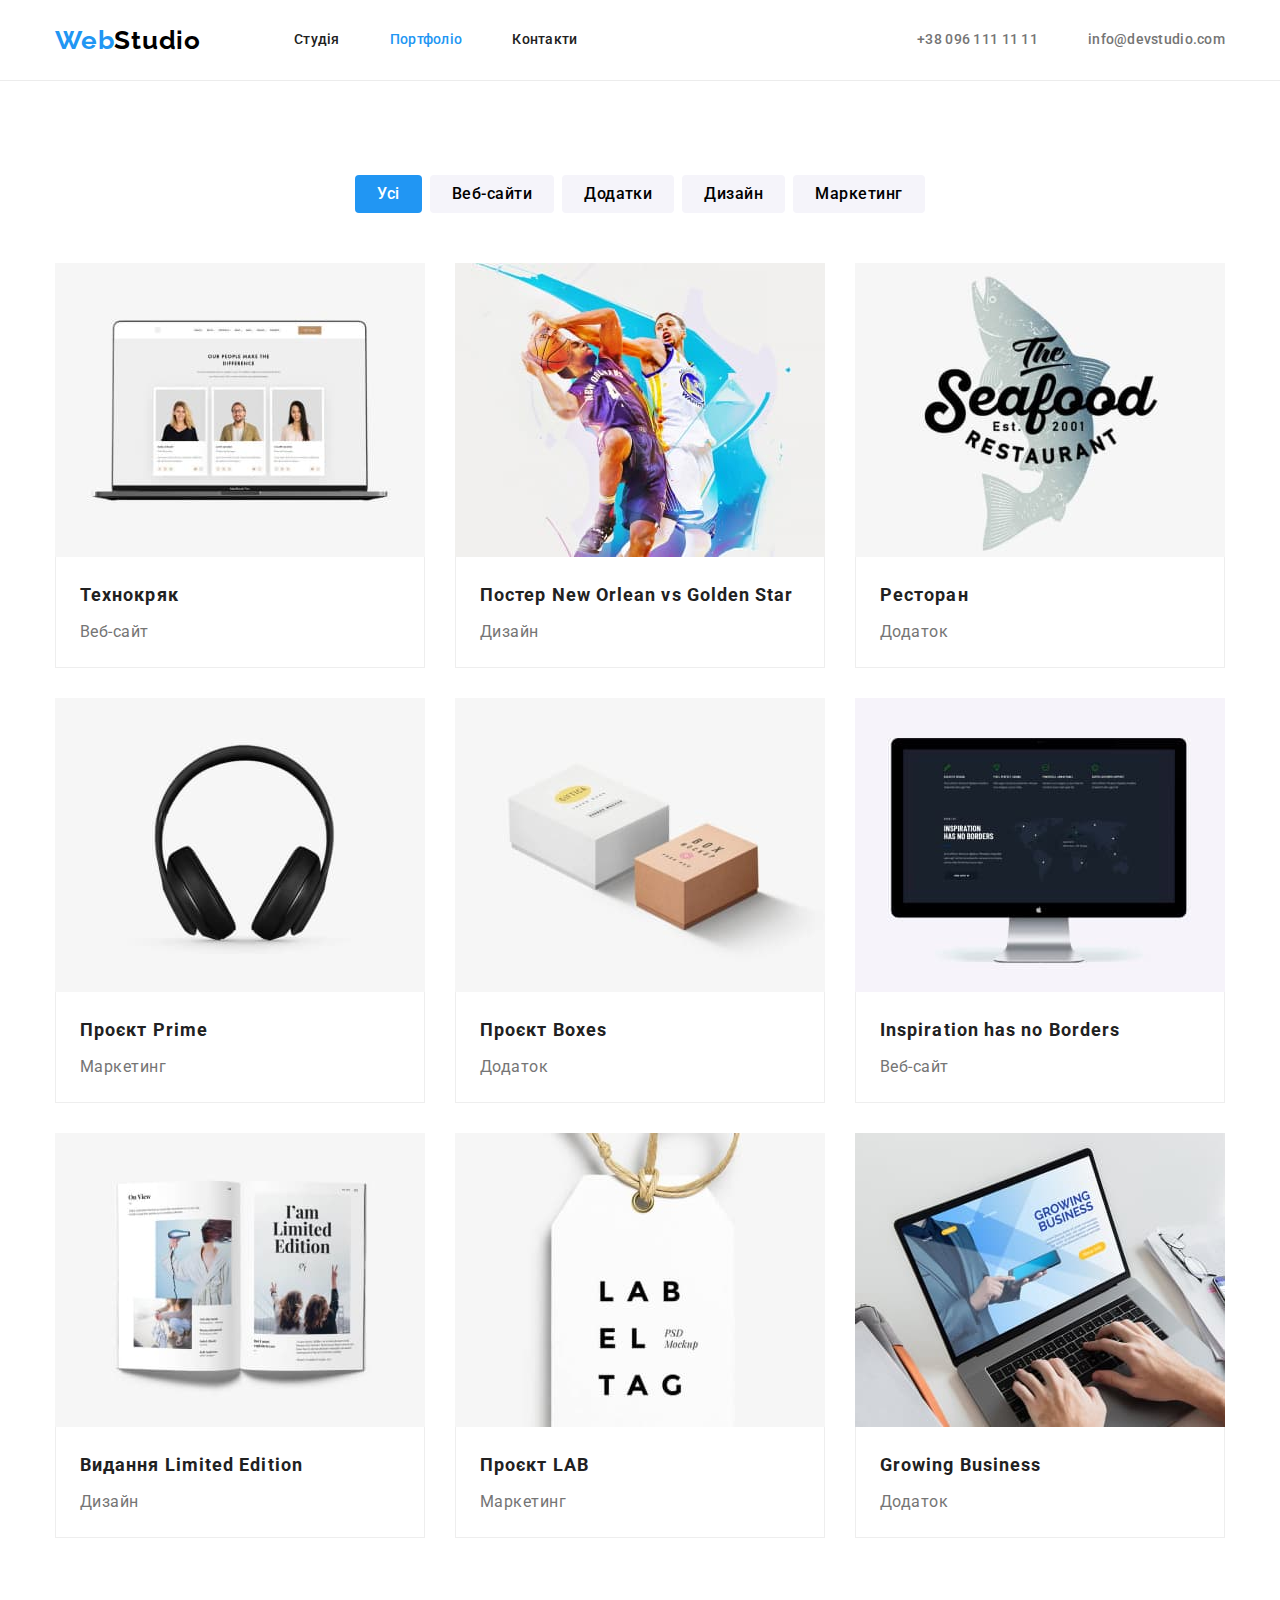
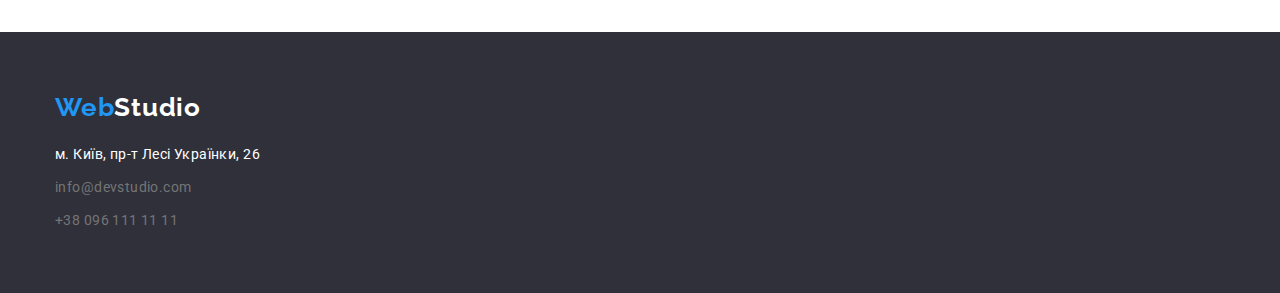
==== portfolio.html @ b843ce68 "new files" ====
<!DOCTYPE html>
<html lang="uk">
  <head>
    <meta charset="UTF-8" />
    <meta http-equiv="X-UA-Compatible" content="IE=edge" />
    <meta name="viewport" content="width=device-width, initial-scale=1.0" />
    <title>Портфоліо</title>
    <link rel="preconnect" href="https://fonts.googleapis.com" />
    <link rel="preconnect" href="https://fonts.gstatic.com" crossorigin />
    <link
      href="https://fonts.googleapis.com/css2?family=Raleway:wght@700&family=Roboto:wght@400;500;700;900&display=swap"
      rel="stylesheet"
    />
    <link rel="stylesheet" href="./modern-normalize.css" />
    <link rel="stylesheet" href="./CSS/styles.css" />
  </head>
  <body>
    <!-- header -->
    <header class="site-header">
      <div class="container main-nav">
        <nav class="nav">
          <a class="logo" href="./index.html"
            >Web<span class="logo-black">Studio</span>
          </a>
          <ul class="nav-list list">
            <li class="item">
              <a class="link" href="./index.html">Студія</a>
            </li>
            <li class="item">
              <a class="link current" href="">Портфоліо</a>
            </li>
            <li class="item">
              <a class="link" href="">Контакти</a>
            </li>
          </ul>
        </nav>
        <ul class="site-contacts list">
          <li class="item">
            <a class="link" href="tel:+380961111111">+38 096 111 11 11</a>
          </li>
          <li class="item">
            <a class="link" href="mailto:info@devstudio.com"
              >info@devstudio.com
            </a>
          </li>
        </ul>
      </div>
    </header>

    <main>
      <!-- Портфоліо -->
      <section class="portfolio container section">
        <div>
          <h2 class="section-title visually-hidden">Список кнопок-фільтрів</h2>
          <ul class="filter-list list">
            <li class="item">
              <button class="button current" type="button">Усі</button>
            </li>
            <li class="item">
              <button class="button" type="button">Веб-сайти</button>
            </li>
            <li class="item">
              <button class="button" type="button">Додатки</button>
            </li>
            <li class="item">
              <button class="button" type="button">Дизайн</button>
            </li>
            <li class="item">
              <button class="button" type="button">Маркетинг</button>
            </li>
          </ul>

          <h2 class="section-title visually-hidden">Наше портфоліо</h2>
          <ul class="list">
            <li class="card">
              <a class="link" href="#"
                ><img
                  class="portfolio-img"
                  src="./images/tehnokrjak.jpeg"
                  alt="зображення ноутбука"
                  width="370"
                />
                <div class="box">
                  <h3 class="portfolio-name">Технокряк</h3>
                  <p class="portfolio-text">Веб-сайт</p>
                </div>
              </a>
            </li>
            <li class="card">
              <a class="link" href="#">
                <img
                  class="portfolio-img"
                  src="./images/neworlean.jpeg"
                  alt="зображення двох баскетболістів що змагаются"
                  width="370"
                />
                <div class="box">
                  <h3 class="portfolio-name">
                    Постер <span lang="en">New Orlean vs Golden Star</span>
                  </h3>
                  <p class="portfolio-text">Дизайн</p>
                </div>
              </a>
            </li>
            <li class="card">
              <a class="link" href="#">
                <img
                  class="portfolio-img"
                  src="./images/seafood.jpeg"
                  alt="зображення логотипу ресторану у вигляді лосося"
                  width="370"
                />
                <div class="box">
                  <h3 class="portfolio-name">
                    Ресторан <span lang="en"></span>
                  </h3>
                  <p class="portfolio-text">Додаток</p>
                </div>
              </a>
            </li>
            <li class="card">
              <a class="link" href="#">
                <img
                  class="portfolio-img"
                  src="./images/prime.jpeg"
                  alt="зображення навушників"
                  width="370"
                />
                <div class="box">
                  <h3 class="portfolio-name">
                    Проєкт <span lang="en">Prime</span>
                  </h3>
                  <p class="portfolio-text">Маркетинг</p>
                </div>
              </a>
            </li>
            <li class="card">
              <a class="link" href="#">
                <img
                  class="portfolio-img"
                  src="./images/boxex.jpeg"
                  alt="зображення двох коробок"
                  width="370"
                />
                <div class="box">
                  <h3 class="portfolio-name">
                    Проєкт <span lang="en">Boxes</span>
                  </h3>
                  <p class="portfolio-text">Додаток</p>
                </div>
              </a>
            </li>
            <li class="card">
              <a class="link" href="#">
                <img
                  class="portfolio-img"
                  src="./images/inspiration.jpeg"
                  alt="зображення моноблока"
                  width="370"
                />
                <div class="box">
                  <h3 class="portfolio-name">Inspiration has no Borders</h3>
                  <p class="portfolio-text">Веб-сайт</p>
                </div>
              </a>
            </li>

            <li class="card">
              <a class="link" href="#">
                <img
                  class="portfolio-img"
                  src="./images/limitededitiob.jpeg"
                  alt="зображення глянцевого журналу"
                  width="370"
                />
                <div class="box">
                  <h3 class="portfolio-name">
                    Видання <span lang="en">Limited Edition</span>
                  </h3>
                  <p class="portfolio-text">Дизайн</p>
                </div>
              </a>
            </li>
            <li class="card">
              <a class="link" href="#">
                <img
                  class="portfolio-img"
                  src="./images/lab.jpeg"
                  alt="зображення ярлику з написом Lab El Tag"
                  width="370"
                />
                <div class="box">
                  <h3 class="portfolio-name">
                    Проєкт <span lang="en">LAB</span>
                  </h3>
                  <p class="portfolio-text">Маркетинг</p>
                </div>
              </a>
            </li>
            <li class="card">
              <a class="link" href="#">
                <img
                  class="portfolio-img"
                  src="./images/growingbusiness.jpeg"
                  alt="зображення людини що друкує на ноутбуці"
                  width="370"
                />
                <div class="box">
                  <h3 class="portfolio-name">Growing Business</h3>
                  <p class="portfolio-text">Додаток</p>
                </div>
              </a>
            </li>
          </ul>
        </div>
      </section>
    </main>

    <!-- Footer -->
    <footer class="footer">
      <div class="container">
        <a class="logo" href="./index.html"
          >Web<span class="logo-white">Studio</span></a
        >
        <address class="adress">
          <ul class="list">
            <li class="">
              <a
                class="adress-link margin"
                href="https://goo.gl/maps/CPtrU1FHBa2aNyZL9"
                target="_blank"
                rel="noopener noreferrer nofollow"
                >м. Київ, пр-т Лесі Українки, 26
              </a>
            </li>
            <li>
              <a class="contact-link margin" href="mailto:info@devstudio.com"
                >info@devstudio.com</a
              >
            </li>
            <li>
              <a class="contact-link" href="tel:+380961111111"
                >+38 096 111 11 11</a
              >
            </li>
          </ul>
        </address>
      </div>
    </footer>
  </body>
</html>
---- CSS/styles.css ----
:root {
  /* text/colors*/
  --primary-text-color: #757575;
  --secondary-text-color: #212121;
  --accent-color: #2196f3;
  --blue-color: #2196f3;
  --white-color: #ffffff;
  --gray-color-60: rgba(255, 255, 255, 0.6);
  --gray-color-100: #f5f4fa;
  /* background */
  --main-background-color: #ffffff;
  --secondary-background-color: #f5f4fa;
  --hero-backgroun-color: #2f303a;
  --footer-background-color: #2f303a;
  /* logo */
  --blue-logo-color: #2196f3;
  --white-logo-color: #ffffff;
  --black-logo-color: #000000;
}

*,
*::before,
*::after {
  box-sizing: border-box;
}

body {
  background-color: var(--main-background-color);
  color: var(--primary-text-color);
  font-family: Roboto, sans-serif;
}

h1,
h2,
h3,
h4,
h5,
h6,
p {
  margin-top: 0;
  padding-bottom: 0;
}

.list {
  list-style: none;
}
/* container */
.container {
  width: 1200px;
  padding: 0 15px;
  margin: 0 auto;
}

/* section */
.section {
  padding-top: 94px;
  padding-bottom: 94px;
}

.visually-hidden {
  position: absolute;
  white-space: nowrap;
  width: 1px;
  height: 1px;
  overflow: hidden;
  border: 0;
  padding: 0;
  clip: rect(0 0 0 0);
  clip-path: inset(50%);
  margin: -1px;
}

.main-nav,
.nav {
  display: flex;
  align-items: center;
}

.section-title {
  margin-bottom: 50px;
  color: var(--secondary-text-color);
  font-weight: 700;
  font-size: 36px;
  line-height: 1.17;
  text-align: center;
  letter-spacing: 0.03em;
}

.site-header {
  border-bottom: 1px solid #ececec;
}
.site-header.list {
  display: flex;
}

.site-header .container {
  align-items: center;
}

/* Logo */
.logo {
  margin-right: 93px;

  font-family: Raleway;
  font-weight: 700;
  font-size: 26px;
  line-height: 1.19;
  letter-spacing: 0.03em;
  text-decoration: none;
  color: var(--blue-logo-color);
}

.logo-black {
  color: var(--black-logo-color);
}

.logo-white {
  color: var(--white-logo-color);
}

/* site navigation */
.nav {
  margin: 0;
  padding: 0;
}

/* nav */
.nav-list {
  display: flex;
}

.nav-list .item + .item {
  margin-left: 50px;
}

/* .nav-list .item:not(:last-child) {
    margin-right: 50px;
} */

/* .site-contacts,
.nav,
.container {
    display: flex;
} */

.link {
  margin-top: auto;
  margin-bottom: auto;
  text-decoration: none;
}

.nav-list .link {
  color: var(--secondary-text-color);
}

.nav-list .link,
.site-contacts .link {
  display: block;
  padding: 32px 0;

  font-weight: 500;
  font-size: 14px;
  line-height: 1.14;
  letter-spacing: 0.02em;
}

.nav-list .link:hover,
.site-contacts .link:hover,
.nav-list .link:focus,
.site-contacts .link:focus {
  color: var(--accent-color);
}

.nav-list .link.current {
  color: var(--accent-color);
}

.site-contacts {
  display: flex;
  margin-left: auto;
}

.site-contacts .item + .item {
  margin-left: 50px;
}
/* .site-contacts .item:not(:last-child) {
    margin-right: 50px;
} */
.site-contacts .link {
  /* display: block; */
  color: var(--primary-text-color);
}

/* hero */

.hero {
  background-color: var(--hero-backgroun-color);
  text-align: center;
  padding-top: 200px;
  padding-bottom: 200px;
  text-align: center;
}

/* .hero.section {
    
} */

.hero-title {
  margin: 0 auto 30px auto;
  width: 696px;
  color: var(--white-color);
  font-weight: 900;
  font-size: 44px;
  line-height: 1.36;
  letter-spacing: 0.06em;
  text-transform: uppercase;
}

.hero .button {
  padding: 10px 32px;
  min-width: 216px;
  min-height: 50px;

  background-color: var(--blue-color);
  color: var(--white-color);
  font-family: inherit;
  border-radius: 4px;
  border-color: transparent;
  cursor: pointer;
}

.hero .button:hover,
.heto .button:focus {
  background-color: var(--main-background-color);
  color: var(--accent-color);
}
/* activity */
.activity {
  padding-top: 0px;
}

.activity .list {
  display: flex;
  justify-content: space-between;
}

.activity .img {
  display: block;
  max-width: 100%;
  height: auto;
}
/* features */
.feature-list {
  display: flex;
  justify-content: space-between;
}
.feature-item {
  width: 270px;
}

.feature-list .title {
  margin-bottom: 10px;
  font-weight: 700;
  font-size: 14px;
  line-height: 1.14;
  letter-spacing: 0.03em;
  text-transform: uppercase;

  color: var(--secondary-text-color);
}

.feature-list .text {
  font-weight: 400;
  font-size: 14px;
  line-height: 1.71;
  letter-spacing: 0.03em;
}

/* team */
.team {
  background-color: var(--secondary-background-color);
}
.team-img {
  display: block;
  max-width: 100%;
  height: auto;
}

.team-block {
  display: block;
  padding-top: 30px;
  padding-bottom: 30px;
  text-align: center;
  background-color: var(--main-background-color);
}

.team .list {
  display: flex;
  justify-content: space-between;
}

/* .team .card + .card{
    margin-left: 30px;
} */

.team-member {
  margin-bottom: 10px;
  font-weight: 500;
  font-size: 16px;
  line-height: 1.187;
  letter-spacing: 0.03em;
  color: var(--secondary-text-color);
}

.team-position {
  font-weight: 400;
  font-size: 16px;
  line-height: 1.187;
  letter-spacing: 0.03em;
}

/* сторінка портфоліо */

/* filter button list */
.filter-list {
  display: flex;
  justify-content: center;
}

.filter-list {
  margin-bottom: 50px;
}

.filter-list .item + .item {
  margin-left: 8px;
}
.filter-list .button {
  background-color: var(--secondary-background-color);
  padding-left: 22px;
  padding-right: 22px;
  padding-top: 6px;
  padding-bottom: 6px;
  border: none;
  border-radius: 4px;

  cursor: pointer;
  font-family: inherit;
  font-weight: 500;
  font-size: 16px;
  line-height: 1.62;
  text-align: center;
  letter-spacing: 0.03em;
}

.filter-list .button:hover,
.filter-list .button:focus {
  background-color: var(--accent-color);
  color: var(--white-color);
}

.filter-list .button.current {
  background-color: var(--accent-color);
  color: var(--white-color);
}

/* Портфоліо */

.portfolio .card {
  display: block;
  margin-right: 30px;
  margin-bottom: 30px;
}

.portfolio .card:nth-child(3n) {
  margin-right: 0;
}

.portfolio .card:nth-last-child(-n + 3) {
  margin-bottom: 0;
}

.portfolio .link {
  text-decoration: none;
}

.portfolio .box {
  padding-top: 20px;
  padding-right: 24px;
  padding-bottom: 20px;
  padding-left: 24px;
  border: 1px solid #eeeeee;
  border-top: none;
}

.portfolio .list {
  display: flex;
  flex-wrap: wrap;
}

.portfolio-img {
  display: block;
  max-width: 100%;
  height: auto;
}

.portfolio-name {
  margin-bottom: 4px;

  font-weight: 700;
  font-size: 18px;
  line-height: 2;
  letter-spacing: 0.06em;
  color: var(--secondary-text-color);
}

.portfolio-text {
  font-weight: 400;
  font-size: 16px;
  line-height: 1.88;
  letter-spacing: 0.03em;
  color: var(--primary-text-color);
}

.portfolio-name,
.portolio-text {
  text-decoration: none;
}

/* footer */

.footer {
  padding-top: 60px;
  padding-bottom: 60px;
  background-color: var(--footer-background-color);
}

.footer .logo {
  display: block;
  margin-bottom: 20px;
}

.margin {
  margin-bottom: 9px;
}

.adress-link,
.contact-link {
  display: block;
  font-style: normal;
  text-decoration: none;
  font-weight: 400;
  font-size: 14px;
  line-height: 1.71;
  letter-spacing: 0.03em;
}

.footer .adress-link {
  color: var(--white-color);
}
.footer .contact-link {
  color: var(--gray-color);
}

.adress-link:hover,
.contact-link:hover {
  color: var(--accent-color);
}

/* .contact:hover {
   color: var(--white-color)
} */
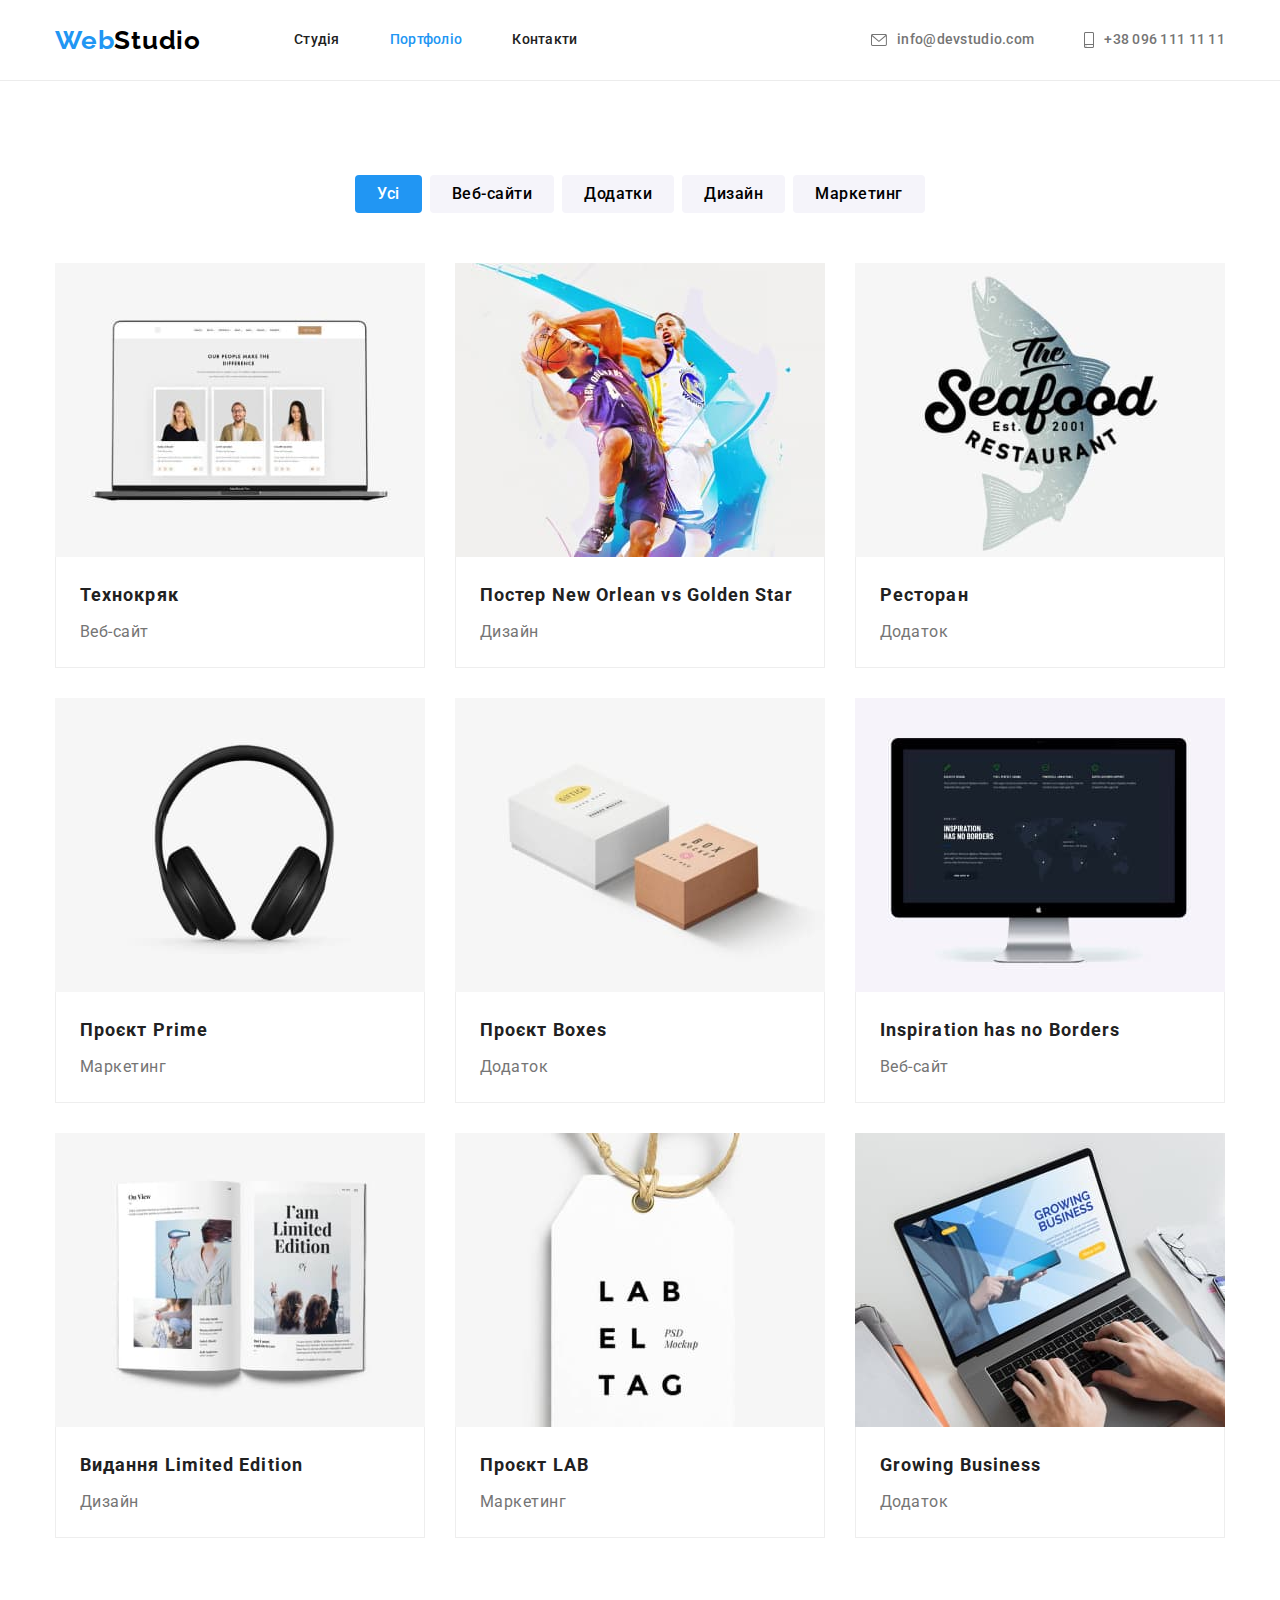
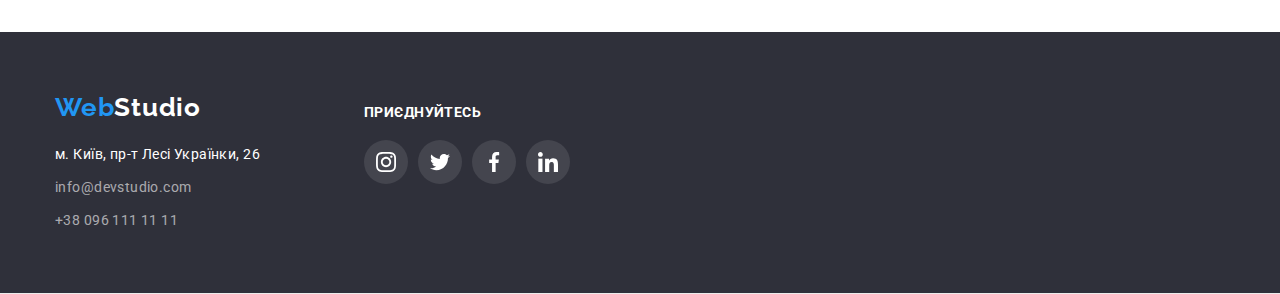
==== commit a4d2f426: "HM DONE" ====
--- a/portfolio.html
+++ b/portfolio.html
@@ -1,47 +1,57 @@
 <!DOCTYPE html>
 <html lang="uk">
-  <head>
-    <meta charset="UTF-8" />
-    <meta http-equiv="X-UA-Compatible" content="IE=edge" />
-    <meta name="viewport" content="width=device-width, initial-scale=1.0" />
-    <title>Портфоліо</title>
-    <link rel="preconnect" href="https://fonts.googleapis.com" />
-    <link rel="preconnect" href="https://fonts.gstatic.com" crossorigin />
-    <link
-      href="https://fonts.googleapis.com/css2?family=Raleway:wght@700&family=Roboto:wght@400;500;700;900&display=swap"
-      rel="stylesheet"
-    />
-    <link rel="stylesheet" href="./modern-normalize.css" />
-    <link rel="stylesheet" href="./CSS/styles.css" />
-  </head>
-  <body>
-    <!-- header -->
+
+<head>
+  <meta charset="UTF-8" />
+  <meta http-equiv="X-UA-Compatible" content="IE=edge" />
+  <meta name="viewport" content="width=device-width, initial-scale=1.0" />
+  <title>Портфоліо</title>
+  <link rel="preconnect" href="https://fonts.googleapis.com" />
+  <link rel="preconnect" href="https://fonts.gstatic.com" crossorigin />
+  <link href="https://fonts.googleapis.com/css2?family=Raleway:wght@700&family=Roboto:wght@400;500;700;900&display=swap"
+    rel="stylesheet" />
+  <link rel="stylesheet" href="./modern-normalize.css" />
+  <link rel="stylesheet" href="./CSS/styles.css" />
+</head>
+
+<body>
+  <!-- header -->
+  <header class="site-header">
     <header class="site-header">
       <div class="container main-nav">
         <nav class="nav">
-          <a class="logo" href="./index.html"
-            >Web<span class="logo-black">Studio</span>
+          <a class="logo" href="./index.html">Web<span class="logo-black">Studio</span>
           </a>
           <ul class="nav-list list">
             <li class="item">
               <a class="link" href="./index.html">Студія</a>
             </li>
             <li class="item">
-              <a class="link current" href="">Портфоліо</a>
+              <a class="link current" href="./portfolio.html">Портфоліо</a>
             </li>
             <li class="item">
               <a class="link" href="">Контакти</a>
             </li>
           </ul>
         </nav>
+
         <ul class="site-contacts list">
           <li class="item">
-            <a class="link" href="tel:+380961111111">+38 096 111 11 11</a>
+            <a class="link email" href="mailto:info@devstudio.com">
+              <svg class="mail-icon" width="16" height="12px">
+                <use href="./images/icons/icons.svg#icon-mail"></use>
+
+              </svg>
+              info@devstudio.com
+            </a>
           </li>
-          <li class="item">
-            <a class="link" href="mailto:info@devstudio.com"
-              >info@devstudio.com
-            </a>
+
+          <li class=" item">
+            <a class="link tell" href="tel:+380961111111">
+              <svg class="mail-icon" width="10" height="16">
+                <use href="./images/icons/icons.svg#icon-smartphone"></use>
+              </svg>+38 096 111 11 11 </a>
+
           </li>
         </ul>
       </div>
@@ -49,8 +59,8 @@
 
     <main>
       <!-- Портфоліо -->
-      <section class="portfolio container section">
-        <div>
+      <section class="portfolio section">
+        <div class="container">
           <h2 class="section-title visually-hidden">Список кнопок-фільтрів</h2>
           <ul class="filter-list list">
             <li class="item">
@@ -73,13 +83,8 @@
           <h2 class="section-title visually-hidden">Наше портфоліо</h2>
           <ul class="list">
             <li class="card">
-              <a class="link" href="#"
-                ><img
-                  class="portfolio-img"
-                  src="./images/tehnokrjak.jpeg"
-                  alt="зображення ноутбука"
-                  width="370"
-                />
+              <a class="portfolio link" href="#"><img class="portfolio-img" src="./images/tehnokrjak.jpeg"
+                  alt="зображення ноутбука" width="370" />
                 <div class="box">
                   <h3 class="portfolio-name">Технокряк</h3>
                   <p class="portfolio-text">Веб-сайт</p>
@@ -88,12 +93,8 @@
             </li>
             <li class="card">
               <a class="link" href="#">
-                <img
-                  class="portfolio-img"
-                  src="./images/neworlean.jpeg"
-                  alt="зображення двох баскетболістів що змагаются"
-                  width="370"
-                />
+                <img class="portfolio-img" src="./images/neworlean.jpeg"
+                  alt="зображення двох баскетболістів що змагаются" width="370" />
                 <div class="box">
                   <h3 class="portfolio-name">
                     Постер <span lang="en">New Orlean vs Golden Star</span>
@@ -104,12 +105,8 @@
             </li>
             <li class="card">
               <a class="link" href="#">
-                <img
-                  class="portfolio-img"
-                  src="./images/seafood.jpeg"
-                  alt="зображення логотипу ресторану у вигляді лосося"
-                  width="370"
-                />
+                <img class="portfolio-img" src="./images/seafood.jpeg"
+                  alt="зображення логотипу ресторану у вигляді лосося" width="370" />
                 <div class="box">
                   <h3 class="portfolio-name">
                     Ресторан <span lang="en"></span>
@@ -120,12 +117,7 @@
             </li>
             <li class="card">
               <a class="link" href="#">
-                <img
-                  class="portfolio-img"
-                  src="./images/prime.jpeg"
-                  alt="зображення навушників"
-                  width="370"
-                />
+                <img class="portfolio-img" src="./images/prime.jpeg" alt="зображення навушників" width="370" />
                 <div class="box">
                   <h3 class="portfolio-name">
                     Проєкт <span lang="en">Prime</span>
@@ -136,12 +128,7 @@
             </li>
             <li class="card">
               <a class="link" href="#">
-                <img
-                  class="portfolio-img"
-                  src="./images/boxex.jpeg"
-                  alt="зображення двох коробок"
-                  width="370"
-                />
+                <img class="portfolio-img" src="./images/boxex.jpeg" alt="зображення двох коробок" width="370" />
                 <div class="box">
                   <h3 class="portfolio-name">
                     Проєкт <span lang="en">Boxes</span>
@@ -152,12 +139,7 @@
             </li>
             <li class="card">
               <a class="link" href="#">
-                <img
-                  class="portfolio-img"
-                  src="./images/inspiration.jpeg"
-                  alt="зображення моноблока"
-                  width="370"
-                />
+                <img class="portfolio-img" src="./images/inspiration.jpeg" alt="зображення моноблока" width="370" />
                 <div class="box">
                   <h3 class="portfolio-name">Inspiration has no Borders</h3>
                   <p class="portfolio-text">Веб-сайт</p>
@@ -167,12 +149,8 @@
 
             <li class="card">
               <a class="link" href="#">
-                <img
-                  class="portfolio-img"
-                  src="./images/limitededitiob.jpeg"
-                  alt="зображення глянцевого журналу"
-                  width="370"
-                />
+                <img class="portfolio-img" src="./images/limitededitiob.jpeg" alt="зображення глянцевого журналу"
+                  width="370" />
                 <div class="box">
                   <h3 class="portfolio-name">
                     Видання <span lang="en">Limited Edition</span>
@@ -183,12 +161,8 @@
             </li>
             <li class="card">
               <a class="link" href="#">
-                <img
-                  class="portfolio-img"
-                  src="./images/lab.jpeg"
-                  alt="зображення ярлику з написом Lab El Tag"
-                  width="370"
-                />
+                <img class="portfolio-img" src="./images/lab.jpeg" alt="зображення ярлику з написом Lab El Tag"
+                  width="370" />
                 <div class="box">
                   <h3 class="portfolio-name">
                     Проєкт <span lang="en">LAB</span>
@@ -199,12 +173,8 @@
             </li>
             <li class="card">
               <a class="link" href="#">
-                <img
-                  class="portfolio-img"
-                  src="./images/growingbusiness.jpeg"
-                  alt="зображення людини що друкує на ноутбуці"
-                  width="370"
-                />
+                <img class="portfolio-img" src="./images/growingbusiness.jpeg"
+                  alt="зображення людини що друкує на ноутбуці" width="370" />
                 <div class="box">
                   <h3 class="portfolio-name">Growing Business</h3>
                   <p class="portfolio-text">Додаток</p>
@@ -217,35 +187,58 @@
     </main>
 
     <!-- Footer -->
+    <!-- Footer adress -->
     <footer class="footer">
       <div class="container">
-        <a class="logo" href="./index.html"
-          >Web<span class="logo-white">Studio</span></a
-        >
-        <address class="adress">
+        <div class="footer-adress">
+          <a class="logo" href="./index.html">Web<span class="logo-white">Studio</span></a>
+          <address class="adress">
+            <ul class="list">
+              <li class="margin">
+                <a class="adress-link" href="https://goo.gl/maps/CPtrU1FHBa2aNyZL9" target="_blank"
+                  rel="noopener noreferrer nofollow">м. Київ, пр-т Лесі Українки, 26
+                </a>
+              </li>
+              <li class="margin">
+                <a class="contact-link" href="mailto:info@devstudio.com">info@devstudio.com</a>
+              </li>
+              <li>
+                <a class="contact-link" href="tel:+380961111111">+38 096 111 11 11</a>
+              </li>
+            </ul>
+          </address>
+        </div>
+        <!-- Footer social link -->
+        <div class="footer-social">
+          <h2 class="title">Приєднуйтесь</h2>
+
           <ul class="list">
-            <li class="">
-              <a
-                class="adress-link margin"
-                href="https://goo.gl/maps/CPtrU1FHBa2aNyZL9"
-                target="_blank"
-                rel="noopener noreferrer nofollow"
-                >м. Київ, пр-т Лесі Українки, 26
-              </a>
-            </li>
-            <li>
-              <a class="contact-link margin" href="mailto:info@devstudio.com"
-                >info@devstudio.com</a
-              >
-            </li>
-            <li>
-              <a class="contact-link" href="tel:+380961111111"
-                >+38 096 111 11 11</a
-              >
-            </li>
-          </ul>
-        </address>
+            <li class="item">
+              <a class="link" href="">
+                <svg class="icon" width="20" height="20">
+                  <use href="./images/icons/icons.svg#icon-instagram"></use>
+                </svg></a>
+            </li>
+            <li class="item"><a class="link twitter" href="">
+                <svg class="icon" width="20" height="20">
+                  <use href="./images/icons/icons.svg#icon-twitter"></use>
+                </svg>
+              </a></li>
+            <li class="item">
+              <a class="link facebook" href="">
+                <svg class="icon" width="20" height="20">
+                  <use href="./images/icons/icons.svg#icon-facebook"></use>
+                </svg>
+              </a>
+            </li>
+            <li class="item"><a class="link linkedin" href=""><svg class="icon" width="20" height="20">
+                  <use href="./images/icons/icons.svg#icon-linkedin"></use>
+                </svg></a></li>
+          </ul>
+
+        </div>
       </div>
     </footer>
-  </body>
-</html>
+</body>
+
+</html>--- a/CSS/styles.css
+++ b/CSS/styles.css
@@ -16,12 +16,18 @@
   --blue-logo-color: #2196f3;
   --white-logo-color: #ffffff;
   --black-logo-color: #000000;
+  /* icons color */
+  --icon-gray-color: #afb1b8;
 }
 
 *,
 *::before,
 *::after {
   box-sizing: border-box;
+}
+
+*:focus {
+  outline: none;
 }
 
 body {
@@ -89,12 +95,9 @@
 .site-header {
   border-bottom: 1px solid #ececec;
 }
+
 .site-header.list {
   display: flex;
-}
-
-.site-header .container {
-  align-items: center;
 }
 
 /* Logo */
@@ -177,33 +180,77 @@
 
 .site-contacts {
   display: flex;
+  align-items: center;
   margin-left: auto;
 }
 
+.site-contacts .link {
+  display: inline-flex;
+  align-items: center;
+  color: var(--primary-text-color);
+  fill: red;
+}
 .site-contacts .item + .item {
   margin-left: 50px;
 }
+
+.icon {
+  display: block;
+}
+
+/* 
+.phone-icon {
+  display: flex;
+  width: 16px;
+  height: 12px;
+  background-color: red;
+  fill: currentColor;
+  margin-right: 10px;
+} */
+
+.mail {
+  display: block;
+}
+
 /* .site-contacts .item:not(:last-child) {
     margin-right: 50px;
 } */
-.site-contacts .link {
-  /* display: block; */
-  color: var(--primary-text-color);
-}
-
+
+/* .link.email::before,
+.link.tell::before {
+  content: "";
+  margin-right: 10px;
+  background-size: contain;
+}
+.link.email::before {
+  width: 16px;
+  height: 12px;
+  background-image: url(../images/SVG/mail.svg);
+}
+
+.link.tell::before {
+  width: 10px;
+  height: 16px;
+  background-image: url(../images/SVG/smartphone.svg);
+} */
 /* hero */
 
 .hero {
-  background-color: var(--hero-backgroun-color);
   text-align: center;
   padding-top: 200px;
   padding-bottom: 200px;
   text-align: center;
-}
-
-/* .hero.section {
-    
-} */
+  width: 1600px;
+  height: 600px;
+  margin-right: auto;
+  margin-left: auto;
+  background-color: var(--hero-backgroun-color);
+  background-image: linear-gradient(
+      rgba(47, 48, 58, 0.4),
+      rgba(47, 48, 58, 0.4)
+    ),
+    url("../images/hero.jpeg");
+}
 
 .hero-title {
   margin: 0 auto 30px auto;
@@ -234,29 +281,60 @@
   background-color: var(--main-background-color);
   color: var(--accent-color);
 }
-/* activity */
-.activity {
-  padding-top: 0px;
-}
-
-.activity .list {
+
+.feature-list {
   display: flex;
   justify-content: space-between;
 }
 
-.activity .img {
-  display: block;
-  max-width: 100%;
-  height: auto;
-}
 /* features */
-.feature-list {
-  display: flex;
-  justify-content: space-between;
-}
+
 .feature-item {
   width: 270px;
 }
+
+.icon-block {
+  display: flex;
+  height: 120px;
+  margin-bottom: 30px;
+  align-items: center;
+  background-color: var(--secondary-background-color);
+}
+
+.icon {
+  display: block;
+  margin: 0 auto;
+}
+
+.mail-icon {
+  fill: currentColor;
+  margin-right: 10px;
+}
+/* .feature-item::before {
+  display: block;
+  content: "";
+  margin-bottom: 30px;
+  height: 120px;
+  background-color: var(--secondary-background-color);
+  background-repeat: no-repeat;
+  background-position: center;
+} */
+
+/* .feature-item.antenna::before {
+  background-image: url(../images/SVG/antenna.svg);
+}
+
+.feature-item.clock::before {
+  background-image: url(../images/SVG/clock.svg);
+}
+
+.feature-item.diagram::before {
+  background-image: url(../images/SVG/diagram.svg);
+}
+
+.feature-item.astronaut::before {
+  background-image: url(../images/SVG/astronaut.svg);
+} */
 
 .feature-list .title {
   margin-bottom: 10px;
@@ -276,10 +354,33 @@
   letter-spacing: 0.03em;
 }
 
+/* activity */
+.activity {
+  padding-top: 0px;
+}
+
+.activity .list {
+  display: flex;
+  justify-content: space-between;
+}
+
+.activity .img {
+  display: block;
+  max-width: 100%;
+  height: auto;
+}
+
 /* team */
 .team {
   background-color: var(--secondary-background-color);
 }
+
+.team .card {
+  background-color: var(--main-background-color);
+  box-shadow: 0px 1px 3px rgba(0, 0, 0, 0.12), 0px 1px 1px rgba(0, 0, 0, 0.14),
+    0px 2px 1px rgba(0, 0, 0, 0.2);
+  border-radius: 0px 0px 4px 4px;
+}
 .team-img {
   display: block;
   max-width: 100%;
@@ -291,7 +392,6 @@
   padding-top: 30px;
   padding-bottom: 30px;
   text-align: center;
-  background-color: var(--main-background-color);
 }
 
 .team .list {
@@ -313,13 +413,89 @@
 }
 
 .team-position {
+  margin-bottom: 16px;
   font-weight: 400;
   font-size: 16px;
   line-height: 1.187;
   letter-spacing: 0.03em;
 }
 
-/* сторінка портфоліо */
+.team-block .list {
+  display: inline-flex;
+}
+
+.team-block .link {
+  /* display: block; */
+  width: 44px;
+  height: 44px;
+  /* background-color: red; */
+  align-items: center;
+  /* background-repeat: no-repeat;
+  background-position: center; */
+  border: 1px solid red;
+  border-radius: 50%;
+}
+
+.team-block .item:not(:last-child) {
+  margin-right: 10px;
+}
+
+.team .link {
+  display: flex;
+  border: none;
+  text-decoration: none;
+  color: var(--icon-gray-color);
+  /* fill: var(--icon-gray-color); */
+  align-content: center;
+}
+
+.team .link:hover,
+.team .link:focus {
+  color: var(--white-color);
+  /* fill: var(--white-color); */
+  background-color: var(--accent-color);
+}
+
+.team .icon {
+  display: block;
+  fill: currentColor;
+}
+
+/* clients */
+
+.clients .list {
+  display: flex;
+  justify-content: space-between;
+}
+
+.clients .item {
+  display: flex;
+}
+
+.clients .link {
+  display: flex;
+  align-items: center;
+  justify-content: center;
+  width: 170px;
+  height: 92px;
+  border: 1px solid var(--icon-gray-color);
+
+  fill: var(--icon-gray-color);
+  border-radius: 4px;
+}
+
+.clients .link:hover,
+.clients .link:focus {
+  border-color: var(--accent-color);
+  fill: var(--accent-color);
+}
+
+.clients .icon {
+  display: block;
+  color: currentColor;
+}
+
+/* Портфоліо */
 
 /* filter button list */
 .filter-list {
@@ -356,6 +532,8 @@
 .filter-list .button:focus {
   background-color: var(--accent-color);
   color: var(--white-color);
+  box-shadow: 0px 3px 1px rgba(0, 0, 0, 0.1), 0px 1px 2px rgba(0, 0, 0, 0.08),
+    0px 2px 2px rgba(0, 0, 0, 0.12);
 }
 
 .filter-list .button.current {
@@ -363,8 +541,6 @@
   color: var(--white-color);
 }
 
-/* Портфоліо */
-
 .portfolio .card {
   display: block;
   margin-right: 30px;
@@ -381,6 +557,12 @@
 
 .portfolio .link {
   text-decoration: none;
+}
+
+.portfolio .card:hover,
+.portfolio .card:focus {
+  box-shadow: 0px 1px 1px rgba(0, 0, 0, 0.12), 0px 4px 4px rgba(0, 0, 0, 0.06),
+    1px 4px 6px rgba(0, 0, 0, 0.16);
 }
 
 .portfolio .box {
@@ -434,6 +616,14 @@
   background-color: var(--footer-background-color);
 }
 
+.footer .container {
+  display: flex;
+}
+
+.footer-adress {
+  margin-right: 70px;
+}
+
 .footer .logo {
   display: block;
   margin-bottom: 20px;
@@ -458,14 +648,57 @@
   color: var(--white-color);
 }
 .footer .contact-link {
-  color: var(--gray-color);
+  color: var(--gray-color-60);
 }
 
 .adress-link:hover,
-.contact-link:hover {
+.contact-link:hover,
+.adress-link:focus,
+.contact-link:focus {
   color: var(--accent-color);
 }
 
 /* .contact:hover {
    color: var(--white-color)
 } */
+.footer-social {
+  display: block;
+  padding-top: 12px;
+}
+
+.footer-social .title {
+  margin-bottom: 20px;
+
+  font-weight: 700;
+  font-size: 14px;
+  line-height: 16px;
+  letter-spacing: 0.03em;
+  text-transform: uppercase;
+  color: var(--white-color);
+}
+
+.footer-social .list {
+  display: flex;
+}
+
+.footer-social .item.item:not(:last-child) {
+  margin-right: 10px;
+}
+
+.footer-social .link {
+  display: flex;
+  width: 44px;
+  height: 44px;
+  align-items: center;
+  background-color: rgba(255, 255, 255, 0.1);
+  border-radius: 50%;
+  fill: var(--white-color);
+  /* border: 1px solid red;
+  border-radius: 50%; */
+}
+
+.footer-social .link:hover,
+.footer-social .link:focus {
+  outline: none;
+  background-color: var(--accent-color);
+}
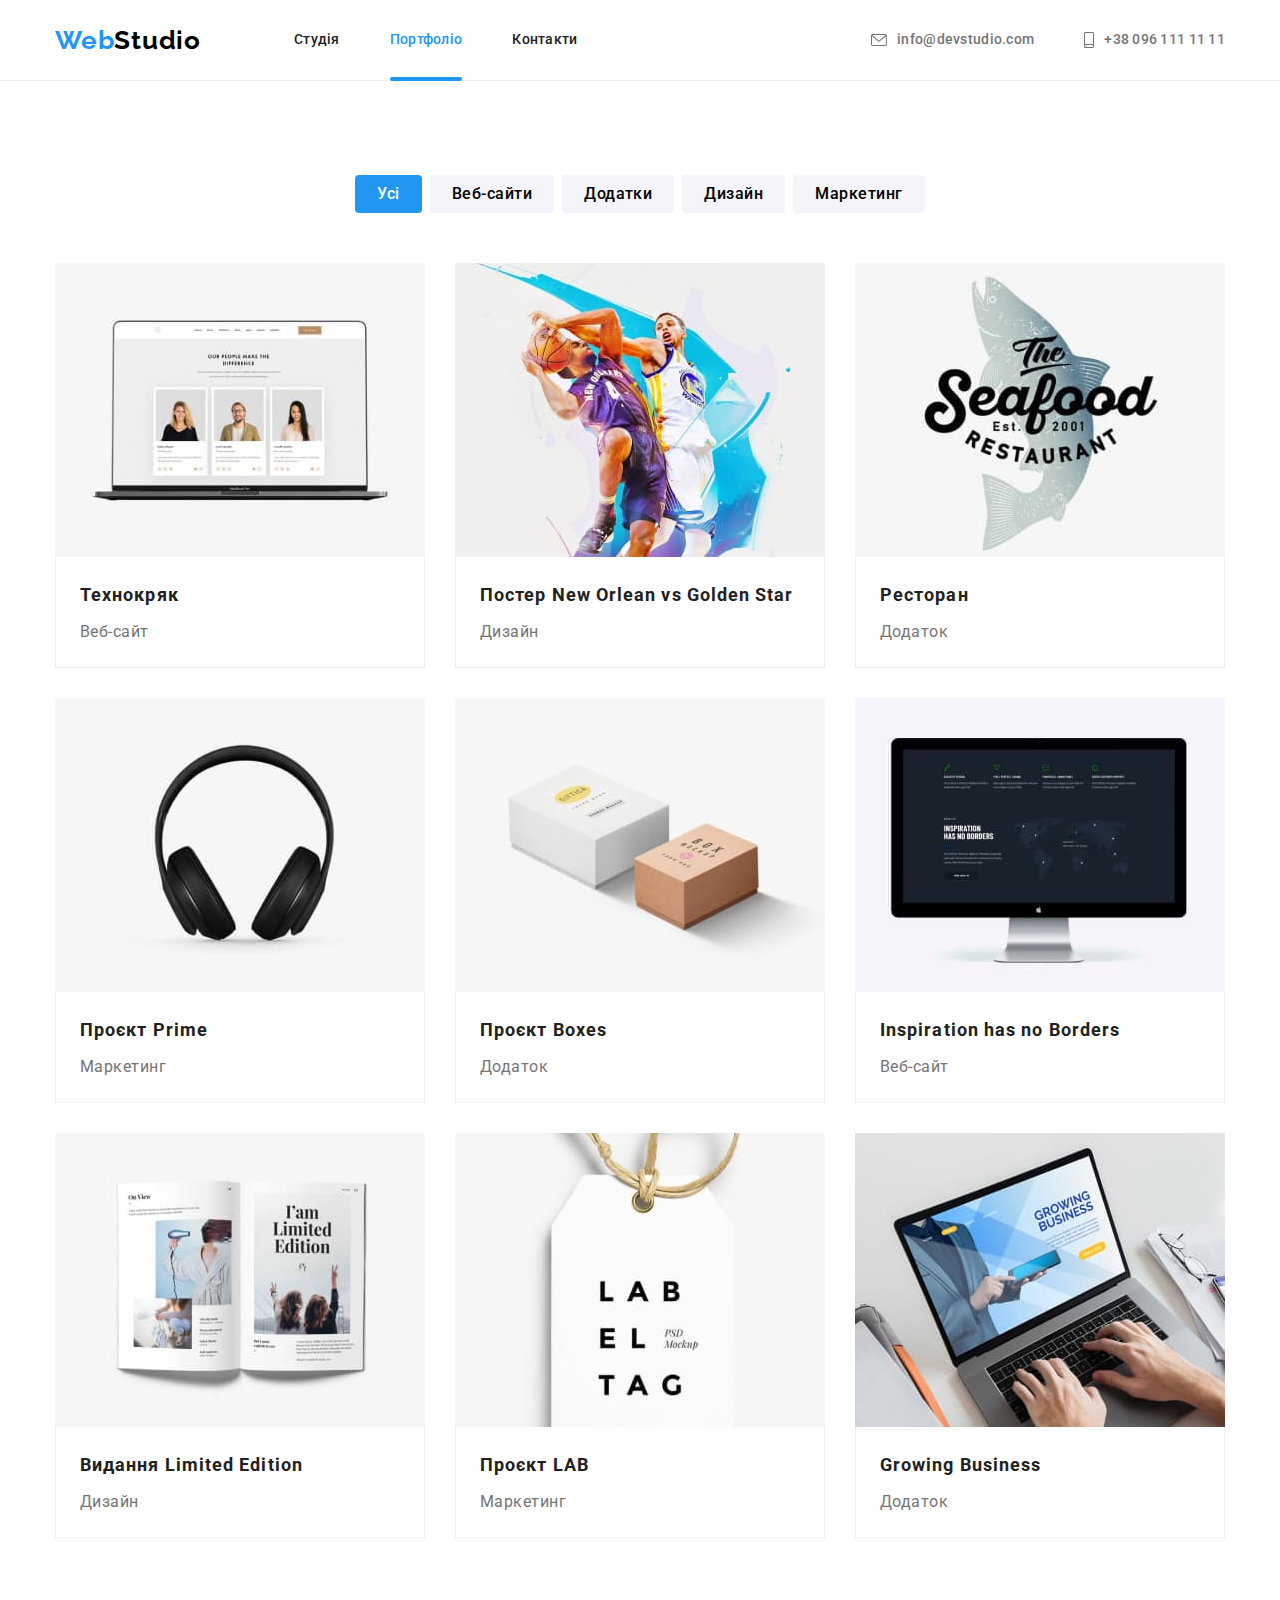
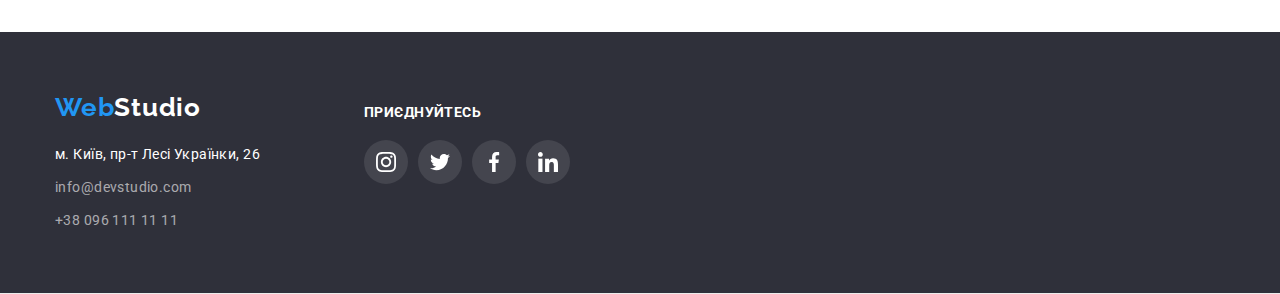
==== commit bbc34b09: "1" ====
--- a/portfolio.html
+++ b/portfolio.html
@@ -27,7 +27,7 @@
               <a class="link" href="./index.html">Студія</a>
             </li>
             <li class="item">
-              <a class="link current" href="./portfolio.html">Портфоліо</a>
+              <a class="link current emphasis" href="./portfolio.html">Портфоліо</a>
             </li>
             <li class="item">
               <a class="link" href="">Контакти</a>
--- a/CSS/styles.css
+++ b/CSS/styles.css
@@ -12,6 +12,7 @@
   --secondary-background-color: #f5f4fa;
   --hero-backgroun-color: #2f303a;
   --footer-background-color: #2f303a;
+  --backdrop-background-color: rgba(0, 0, 0, 0.2);
   /* logo */
   --blue-logo-color: #2196f3;
   --white-logo-color: #ffffff;
@@ -96,8 +97,19 @@
   border-bottom: 1px solid #ececec;
 }
 
-.site-header.list {
-  display: flex;
+.site-header .item {
+  position: relative;
+}
+
+.emphasis::after {
+  content: " ";
+  position: absolute;
+  height: 4px;
+  bottom: -1px;
+  right: 0;
+  width: 100%;
+  background-color: #2196f3;
+  border-radius: 2px;
 }
 
 /* Logo */
@@ -364,10 +376,31 @@
   justify-content: space-between;
 }
 
+.activity .item {
+  position: relative;
+}
+
 .activity .img {
   display: block;
   max-width: 100%;
   height: auto;
+}
+
+.activity .description {
+  position: absolute;
+  display: block;
+  bottom: 0;
+  padding: 27px 0 27px;
+  width: 100%;
+  font-size: 14px;
+  line-height: 1.14;
+
+  letter-spacing: 0.03em;
+  text-transform: uppercase;
+  text-align: center;
+  text-transform: uppercase;
+  color: var(--white-color);
+  background: rgba(47, 48, 58, 0.8);
 }
 
 /* team */
@@ -545,6 +578,7 @@
   display: block;
   margin-right: 30px;
   margin-bottom: 30px;
+  overflow: hidden;
 }
 
 .portfolio .card:nth-child(3n) {
@@ -702,3 +736,55 @@
   outline: none;
   background-color: var(--accent-color);
 }
+
+.backdrop {
+  position: fixed;
+  top: 0;
+  left: 0;
+  width: 100%;
+  height: 100%;
+  background-color: var(--backdrop-background-color);
+}
+
+.backdrop.is-hidden {
+  opacity: 0;
+  pointer-events: none;
+}
+
+.modal {
+  position: absolute;
+  top: 50%;
+  left: 50%;
+  transform: translate(-50%, -50%);
+
+  min-width: 528px;
+  min-height: 581px;
+
+  background-color: var(--main-background-color);
+}
+
+.close-button {
+  position: inherit;
+  display: flex;
+  width: 30px;
+  height: 30px;
+  top: 8px;
+  right: 8px;
+  justify-content: center;
+  align-items: center;
+
+  background: none;
+  border: 1px solid rgba(0, 0, 0, 0.1);
+  border-radius: 50%;
+}
+
+.close-icon {
+  display: block;
+  width: 11px;
+  height: 11px;
+  fill: var(--footer-background-color);
+}
+
+.close-button:hover .close-icon {
+  fill: var(--accent-color);
+}
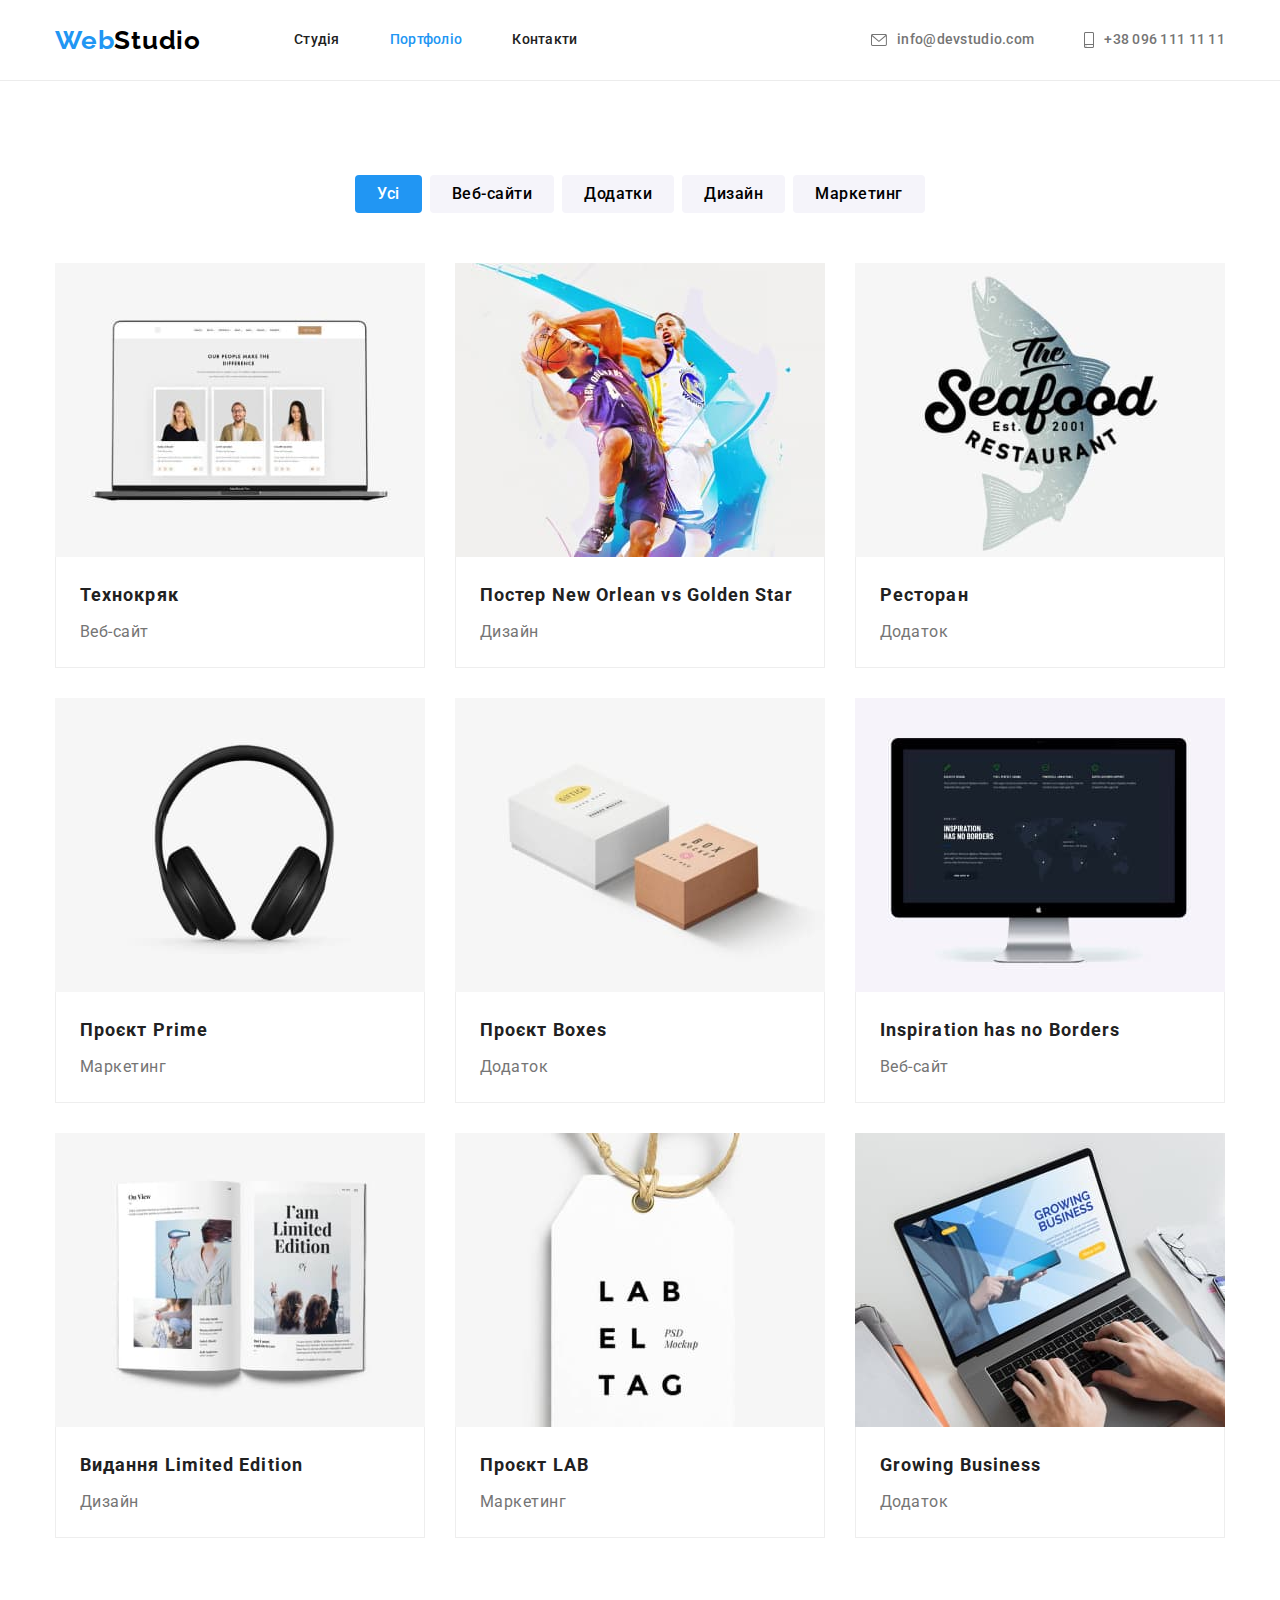
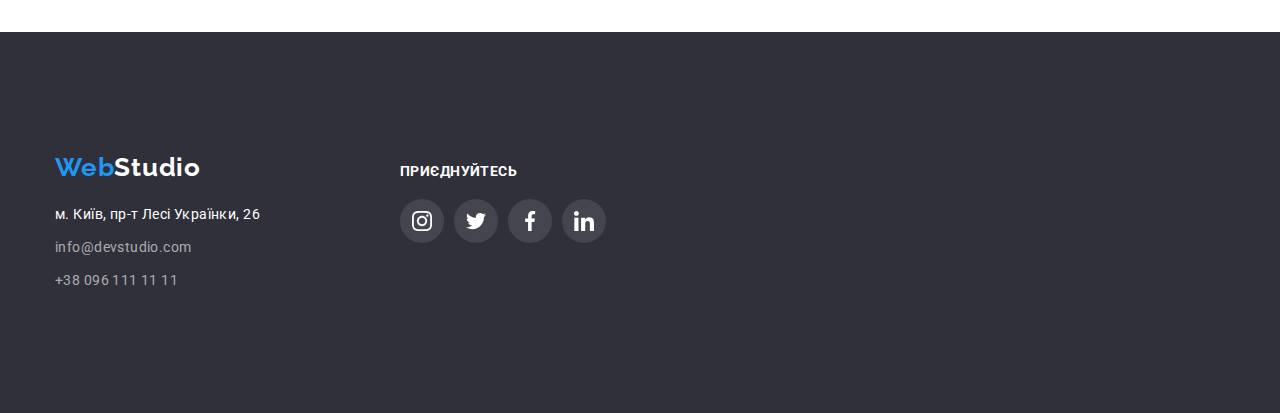
==== commit 9ff7d50d: "зроблено багато змін" ====
--- a/portfolio.html
+++ b/portfolio.html
@@ -17,228 +17,225 @@
 <body>
   <!-- header -->
   <header class="site-header">
-    <header class="site-header">
-      <div class="container main-nav">
-        <nav class="nav">
-          <a class="logo" href="./index.html">Web<span class="logo-black">Studio</span>
+    <div class="container main-nav">
+      <nav class="nav">
+        <a class="logo" href="./index.html">Web<span class="logo-black">Studio</span>
+        </a>
+        <ul class="nav-list list">
+          <li class="item">
+            <a class="link" href="./index.html">Студія</a>
+          </li>
+          <li class="item">
+            <a class="link current" href="./portfolio.html">Портфоліо</a>
+          </li>
+          <li class="item">
+            <a class="link" href="">Контакти</a>
+          </li>
+        </ul>
+      </nav>
+
+      <ul class="site-contacts list">
+        <li class="item">
+          <a class="link email" href="mailto:info@devstudio.com">
+            <svg class="mail-icon" width="16" height="12px">
+              <use href="./images/icons/icons.svg#icon-mail"></use>
+
+            </svg>
+            info@devstudio.com
           </a>
-          <ul class="nav-list list">
-            <li class="item">
-              <a class="link" href="./index.html">Студія</a>
+        </li>
+
+        <li class=" item">
+          <a class="link tell" href="tel:+380961111111">
+            <svg class="mail-icon" width="10" height="16">
+              <use href="./images/icons/icons.svg#icon-smartphone"></use>
+            </svg>+38 096 111 11 11 </a>
+
+        </li>
+      </ul>
+    </div>
+  </header>
+
+  <main>
+    <!-- Портфоліо -->
+    <section class="portfolio section">
+      <div class="container">
+        <h2 class="section-title visually-hidden">Список кнопок-фільтрів</h2>
+        <ul class="filter-list list">
+          <li class="item">
+            <button class="button current" type="button">Усі</button>
+          </li>
+          <li class="item">
+            <button class="button" type="button">Веб-сайти</button>
+          </li>
+          <li class="item">
+            <button class="button" type="button">Додатки</button>
+          </li>
+          <li class="item">
+            <button class="button" type="button">Дизайн</button>
+          </li>
+          <li class="item">
+            <button class="button" type="button">Маркетинг</button>
+          </li>
+        </ul>
+
+        <h2 class="section-title visually-hidden">Наше портфоліо</h2>
+        <ul class="list">
+          <li class="card">
+            <a class="link" href="#">
+              <img class="img" src="./images/tehnokrjak.jpeg" alt="зображення ноутбука" width="370" />
+              <div class="box">
+                <h3 class="name">Технокряк</h3>
+                <p class="text">Веб-сайт</p>
+              </div>
+            </a>
+          </li>
+          <li class="card">
+            <a class="link" href="#">
+              <img class="img" src="./images/neworlean.jpeg" alt="зображення двох баскетболістів що змагаются"
+                width="370" />
+              <div class="box">
+                <h3 class="name">
+                  Постер <span lang="en">New Orlean vs Golden Star</span>
+                </h3>
+                <p class="text">Дизайн</p>
+              </div>
+            </a>
+          </li>
+          <li class="card">
+            <a class="link" href="#">
+              <img class="img" src="./images/seafood.jpeg" alt="зображення логотипу ресторану у вигляді лосося"
+                width="370" />
+              <div class="box">
+                <h3 class="name">
+                  Ресторан <span lang="en"></span>
+                </h3>
+                <p class="text">Додаток</p>
+              </div>
+            </a>
+          </li>
+          <li class="card">
+            <a class="link" href="#">
+              <img class="img" src="./images/prime.jpeg" alt="зображення навушників" width="370" />
+              <div class="box">
+                <h3 class="name">
+                  Проєкт <span lang="en">Prime</span>
+                </h3>
+                <p class="text">Маркетинг</p>
+              </div>
+            </a>
+          </li>
+          <li class="card">
+            <a class="link" href="#">
+              <img class="img" src="./images/boxex.jpeg" alt="зображення двох коробок" width="370" />
+              <div class="box">
+                <h3 class="name">
+                  Проєкт <span lang="en">Boxes</span>
+                </h3>
+                <p class="text">Додаток</p>
+              </div>
+            </a>
+          </li>
+          <li class="card">
+            <a class="link" href="#">
+              <img class="img" src="./images/inspiration.jpeg" alt="зображення моноблока" width="370" />
+              <div class="box">
+                <h3 class="name">Inspiration has no Borders</h3>
+                <p class="text">Веб-сайт</p>
+              </div>
+            </a>
+          </li>
+
+          <li class="card">
+            <a class="link" href="#">
+              <img class="img" src="./images/limitededitiob.jpeg" alt="зображення глянцевого журналу" width="370" />
+              <div class="box">
+                <h3 class="name">
+                  Видання <span lang="en">Limited Edition</span>
+                </h3>
+                <p class="text">Дизайн</p>
+              </div>
+            </a>
+          </li>
+          <li class="card">
+            <a class="link" href="#">
+              <img class="img" src="./images/lab.jpeg" alt="зображення ярлику з написом Lab El Tag" width="370" />
+              <div class="box">
+                <h3 class="name">
+                  Проєкт <span lang="en">LAB</span>
+                </h3>
+                <p class="text">Маркетинг</p>
+              </div>
+            </a>
+          </li>
+          <li class="card">
+            <a class="link" href="#">
+              <img class="img" src="./images/growingbusiness.jpeg" alt="зображення людини що друкує на ноутбуці"
+                width="370" />
+              <div class="box">
+                <h3 class="name">Growing Business</h3>
+                <p class="text">Додаток</p>
+              </div>
+            </a>
+          </li>
+        </ul>
+      </div>
+    </section>
+  </main>
+
+  <!-- Footer -->
+  <!-- Footer adress -->
+  <footer class="footer">
+    <div class="container">
+      <div class="footer adress">
+        <a class="logo" href="./index.html">Web<span class="logo-white">Studio</span></a>
+        <address class="adress">
+          <ul class="list">
+            <li class="margin">
+              <a class="adress-link" href="https://goo.gl/maps/CPtrU1FHBa2aNyZL9" target="_blank"
+                rel="noopener noreferrer nofollow">м. Київ, пр-т Лесі Українки, 26
+              </a>
             </li>
-            <li class="item">
-              <a class="link current emphasis" href="./portfolio.html">Портфоліо</a>
+            <li class="margin">
+              <a class="contact-link" href="mailto:info@devstudio.com">info@devstudio.com</a>
             </li>
-            <li class="item">
-              <a class="link" href="">Контакти</a>
+            <li>
+              <a class="contact-link" href="tel:+380961111111">+38 096 111 11 11</a>
             </li>
           </ul>
-        </nav>
-
-        <ul class="site-contacts list">
-          <li class="item">
-            <a class="link email" href="mailto:info@devstudio.com">
-              <svg class="mail-icon" width="16" height="12px">
-                <use href="./images/icons/icons.svg#icon-mail"></use>
-
+        </address>
+      </div>
+      <!-- Footer social link -->
+      <div class="footer-social">
+        <h2 class="title">Приєднуйтесь</h2>
+
+        <ul class="list">
+          <li class="item">
+            <a class="link" href="">
+              <svg class="icon" width="20" height="20">
+                <use href="./images/icons/icons.svg#icon-instagram"></use>
+              </svg></a>
+          </li>
+          <li class="item"><a class="link twitter" href="">
+              <svg class="icon" width="20" height="20">
+                <use href="./images/icons/icons.svg#icon-twitter"></use>
               </svg>
-              info@devstudio.com
-            </a>
-          </li>
-
-          <li class=" item">
-            <a class="link tell" href="tel:+380961111111">
-              <svg class="mail-icon" width="10" height="16">
-                <use href="./images/icons/icons.svg#icon-smartphone"></use>
-              </svg>+38 096 111 11 11 </a>
-
-          </li>
-        </ul>
+            </a></li>
+          <li class="item">
+            <a class="link facebook" href="">
+              <svg class="icon" width="20" height="20">
+                <use href="./images/icons/icons.svg#icon-facebook"></use>
+              </svg>
+            </a>
+          </li>
+          <li class="item"><a class="link linkedin" href=""><svg class="icon" width="20" height="20">
+                <use href="./images/icons/icons.svg#icon-linkedin"></use>
+              </svg></a></li>
+        </ul>
+
       </div>
-    </header>
-
-    <main>
-      <!-- Портфоліо -->
-      <section class="portfolio section">
-        <div class="container">
-          <h2 class="section-title visually-hidden">Список кнопок-фільтрів</h2>
-          <ul class="filter-list list">
-            <li class="item">
-              <button class="button current" type="button">Усі</button>
-            </li>
-            <li class="item">
-              <button class="button" type="button">Веб-сайти</button>
-            </li>
-            <li class="item">
-              <button class="button" type="button">Додатки</button>
-            </li>
-            <li class="item">
-              <button class="button" type="button">Дизайн</button>
-            </li>
-            <li class="item">
-              <button class="button" type="button">Маркетинг</button>
-            </li>
-          </ul>
-
-          <h2 class="section-title visually-hidden">Наше портфоліо</h2>
-          <ul class="list">
-            <li class="card">
-              <a class="portfolio link" href="#"><img class="portfolio-img" src="./images/tehnokrjak.jpeg"
-                  alt="зображення ноутбука" width="370" />
-                <div class="box">
-                  <h3 class="portfolio-name">Технокряк</h3>
-                  <p class="portfolio-text">Веб-сайт</p>
-                </div>
-              </a>
-            </li>
-            <li class="card">
-              <a class="link" href="#">
-                <img class="portfolio-img" src="./images/neworlean.jpeg"
-                  alt="зображення двох баскетболістів що змагаются" width="370" />
-                <div class="box">
-                  <h3 class="portfolio-name">
-                    Постер <span lang="en">New Orlean vs Golden Star</span>
-                  </h3>
-                  <p class="portfolio-text">Дизайн</p>
-                </div>
-              </a>
-            </li>
-            <li class="card">
-              <a class="link" href="#">
-                <img class="portfolio-img" src="./images/seafood.jpeg"
-                  alt="зображення логотипу ресторану у вигляді лосося" width="370" />
-                <div class="box">
-                  <h3 class="portfolio-name">
-                    Ресторан <span lang="en"></span>
-                  </h3>
-                  <p class="portfolio-text">Додаток</p>
-                </div>
-              </a>
-            </li>
-            <li class="card">
-              <a class="link" href="#">
-                <img class="portfolio-img" src="./images/prime.jpeg" alt="зображення навушників" width="370" />
-                <div class="box">
-                  <h3 class="portfolio-name">
-                    Проєкт <span lang="en">Prime</span>
-                  </h3>
-                  <p class="portfolio-text">Маркетинг</p>
-                </div>
-              </a>
-            </li>
-            <li class="card">
-              <a class="link" href="#">
-                <img class="portfolio-img" src="./images/boxex.jpeg" alt="зображення двох коробок" width="370" />
-                <div class="box">
-                  <h3 class="portfolio-name">
-                    Проєкт <span lang="en">Boxes</span>
-                  </h3>
-                  <p class="portfolio-text">Додаток</p>
-                </div>
-              </a>
-            </li>
-            <li class="card">
-              <a class="link" href="#">
-                <img class="portfolio-img" src="./images/inspiration.jpeg" alt="зображення моноблока" width="370" />
-                <div class="box">
-                  <h3 class="portfolio-name">Inspiration has no Borders</h3>
-                  <p class="portfolio-text">Веб-сайт</p>
-                </div>
-              </a>
-            </li>
-
-            <li class="card">
-              <a class="link" href="#">
-                <img class="portfolio-img" src="./images/limitededitiob.jpeg" alt="зображення глянцевого журналу"
-                  width="370" />
-                <div class="box">
-                  <h3 class="portfolio-name">
-                    Видання <span lang="en">Limited Edition</span>
-                  </h3>
-                  <p class="portfolio-text">Дизайн</p>
-                </div>
-              </a>
-            </li>
-            <li class="card">
-              <a class="link" href="#">
-                <img class="portfolio-img" src="./images/lab.jpeg" alt="зображення ярлику з написом Lab El Tag"
-                  width="370" />
-                <div class="box">
-                  <h3 class="portfolio-name">
-                    Проєкт <span lang="en">LAB</span>
-                  </h3>
-                  <p class="portfolio-text">Маркетинг</p>
-                </div>
-              </a>
-            </li>
-            <li class="card">
-              <a class="link" href="#">
-                <img class="portfolio-img" src="./images/growingbusiness.jpeg"
-                  alt="зображення людини що друкує на ноутбуці" width="370" />
-                <div class="box">
-                  <h3 class="portfolio-name">Growing Business</h3>
-                  <p class="portfolio-text">Додаток</p>
-                </div>
-              </a>
-            </li>
-          </ul>
-        </div>
-      </section>
-    </main>
-
-    <!-- Footer -->
-    <!-- Footer adress -->
-    <footer class="footer">
-      <div class="container">
-        <div class="footer-adress">
-          <a class="logo" href="./index.html">Web<span class="logo-white">Studio</span></a>
-          <address class="adress">
-            <ul class="list">
-              <li class="margin">
-                <a class="adress-link" href="https://goo.gl/maps/CPtrU1FHBa2aNyZL9" target="_blank"
-                  rel="noopener noreferrer nofollow">м. Київ, пр-т Лесі Українки, 26
-                </a>
-              </li>
-              <li class="margin">
-                <a class="contact-link" href="mailto:info@devstudio.com">info@devstudio.com</a>
-              </li>
-              <li>
-                <a class="contact-link" href="tel:+380961111111">+38 096 111 11 11</a>
-              </li>
-            </ul>
-          </address>
-        </div>
-        <!-- Footer social link -->
-        <div class="footer-social">
-          <h2 class="title">Приєднуйтесь</h2>
-
-          <ul class="list">
-            <li class="item">
-              <a class="link" href="">
-                <svg class="icon" width="20" height="20">
-                  <use href="./images/icons/icons.svg#icon-instagram"></use>
-                </svg></a>
-            </li>
-            <li class="item"><a class="link twitter" href="">
-                <svg class="icon" width="20" height="20">
-                  <use href="./images/icons/icons.svg#icon-twitter"></use>
-                </svg>
-              </a></li>
-            <li class="item">
-              <a class="link facebook" href="">
-                <svg class="icon" width="20" height="20">
-                  <use href="./images/icons/icons.svg#icon-facebook"></use>
-                </svg>
-              </a>
-            </li>
-            <li class="item"><a class="link linkedin" href=""><svg class="icon" width="20" height="20">
-                  <use href="./images/icons/icons.svg#icon-linkedin"></use>
-                </svg></a></li>
-          </ul>
-
-        </div>
-      </div>
-    </footer>
+    </div>
+  </footer>
 </body>
 
 </html>--- a/CSS/styles.css
+++ b/CSS/styles.css
@@ -576,6 +576,7 @@
 
 .portfolio .card {
   display: block;
+  min-width: 370px;
   margin-right: 30px;
   margin-bottom: 30px;
   overflow: hidden;
@@ -590,11 +591,11 @@
 }
 
 .portfolio .link {
+  display: block;
   text-decoration: none;
 }
 
-.portfolio .card:hover,
-.portfolio .card:focus {
+.portfolio .card:hover {
   box-shadow: 0px 1px 1px rgba(0, 0, 0, 0.12), 0px 4px 4px rgba(0, 0, 0, 0.06),
     1px 4px 6px rgba(0, 0, 0, 0.16);
 }
@@ -613,13 +614,13 @@
   flex-wrap: wrap;
 }
 
-.portfolio-img {
+.portfolio .img {
   display: block;
   max-width: 100%;
   height: auto;
 }
 
-.portfolio-name {
+.portfolio .name {
   margin-bottom: 4px;
 
   font-weight: 700;
@@ -629,7 +630,7 @@
   color: var(--secondary-text-color);
 }
 
-.portfolio-text {
+.portfolio .text {
   font-weight: 400;
   font-size: 16px;
   line-height: 1.88;
@@ -637,8 +638,8 @@
   color: var(--primary-text-color);
 }
 
-.portfolio-name,
-.portolio-text {
+.portfolio .name,
+.portolio .text {
   text-decoration: none;
 }
 
@@ -652,9 +653,10 @@
 
 .footer .container {
   display: flex;
-}
-
-.footer-adress {
+  align-items: baseline;
+}
+
+.footer .adress {
   margin-right: 70px;
 }
 
@@ -697,7 +699,6 @@
 } */
 .footer-social {
   display: block;
-  padding-top: 12px;
 }
 
 .footer-social .title {
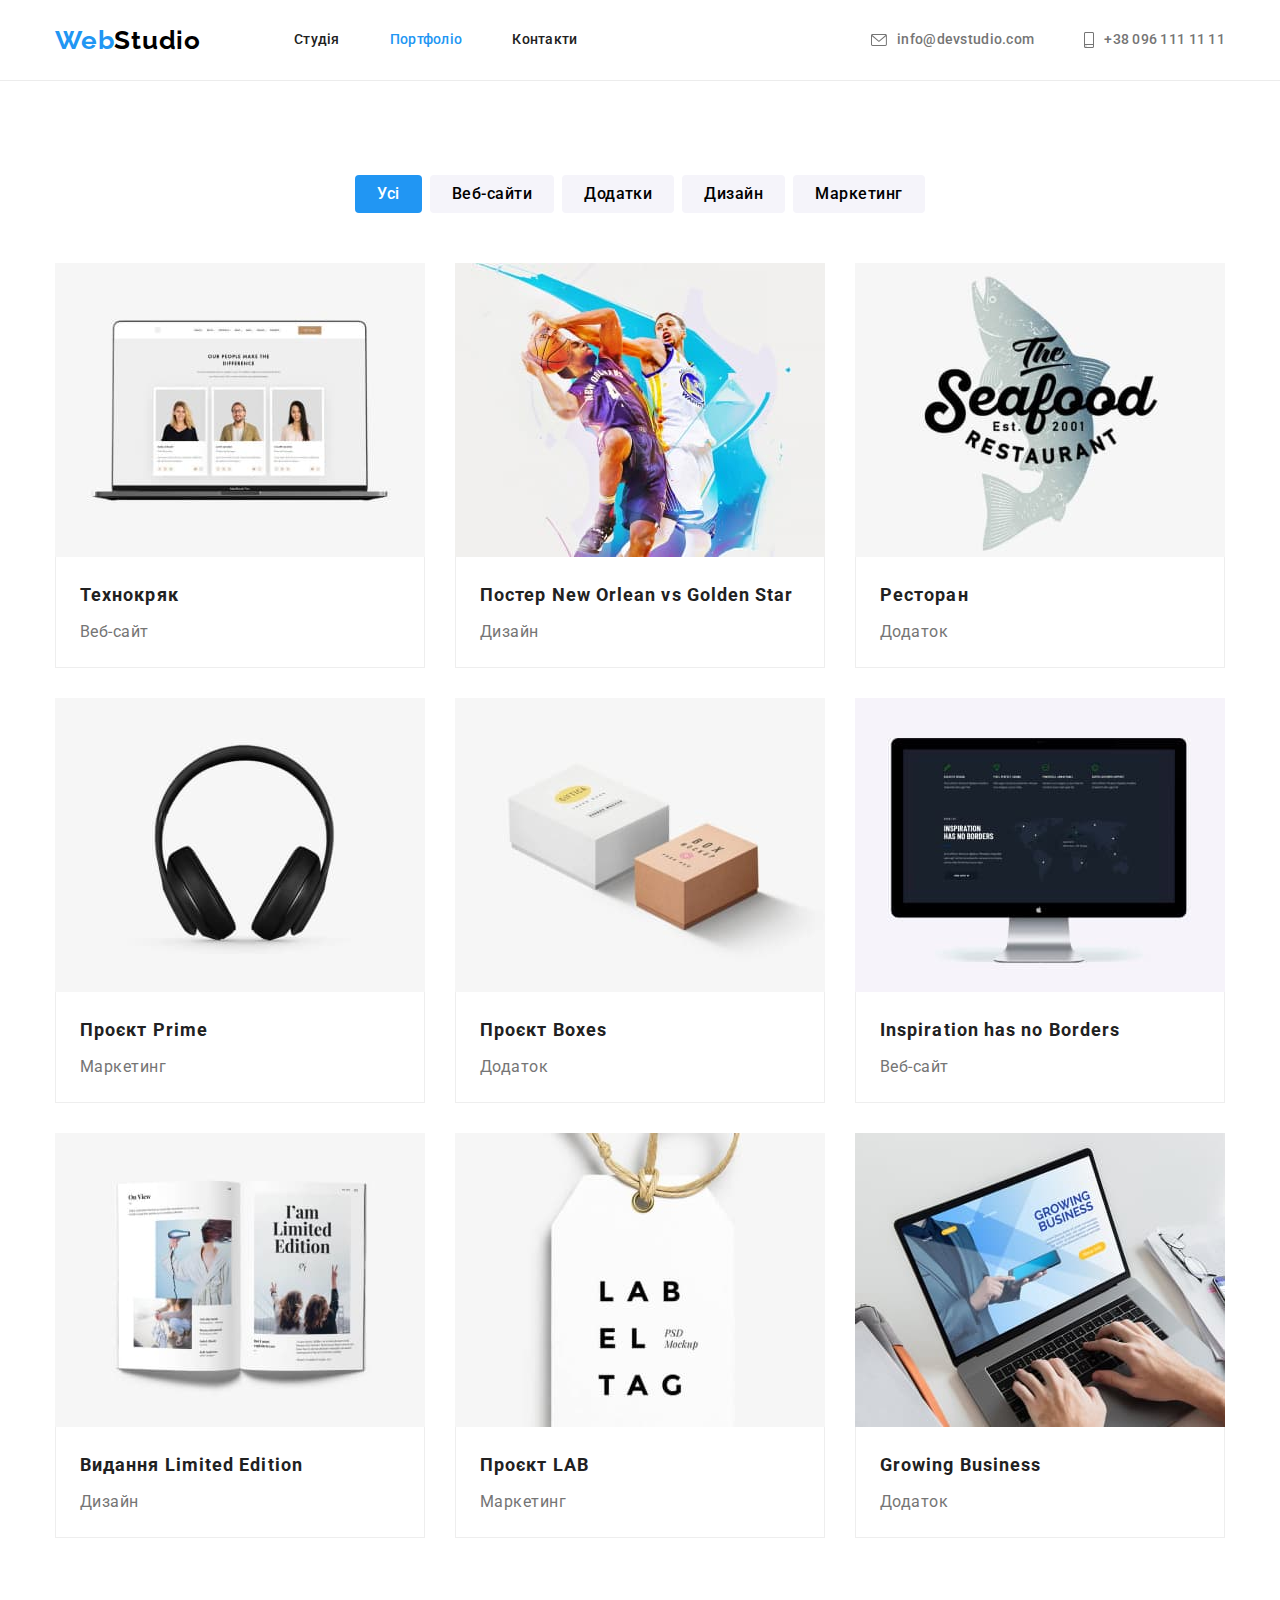
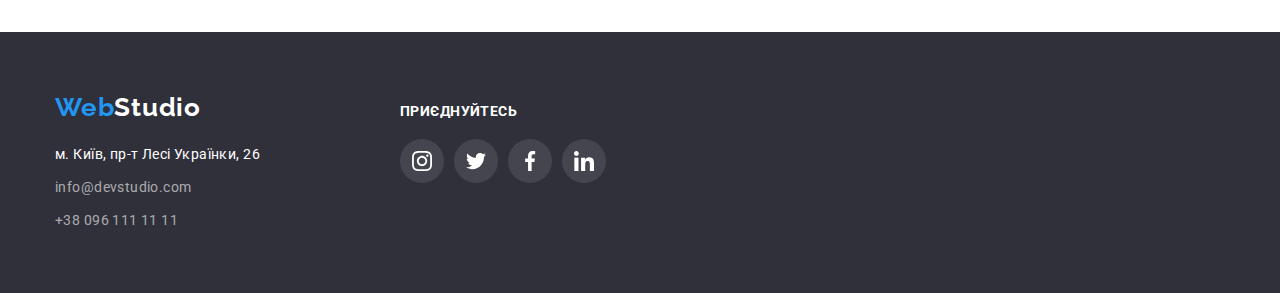
==== commit 43f3ce75: "Робота над помилками" ====
--- a/portfolio.html
+++ b/portfolio.html
@@ -82,11 +82,13 @@
         <h2 class="section-title visually-hidden">Наше портфоліо</h2>
         <ul class="list">
           <li class="card">
-            <a class="link" href="#">
-              <img class="img" src="./images/tehnokrjak.jpeg" alt="зображення ноутбука" width="370" />
-              <div class="box">
-                <h3 class="name">Технокряк</h3>
-                <p class="text">Веб-сайт</p>
+            <a class="link" href="">
+              <div>
+                <img class="img" src="./images/tehnokrjak.jpeg" alt="зображення ноутбука" width="370" />
+                <div class="box">
+                  <h3 class="name">Технокряк</h3>
+                  <p class="text">Веб-сайт</p>
+                </div>
               </div>
             </a>
           </li>
@@ -187,7 +189,7 @@
   <!-- Footer adress -->
   <footer class="footer">
     <div class="container">
-      <div class="footer adress">
+      <div class="adress">
         <a class="logo" href="./index.html">Web<span class="logo-white">Studio</span></a>
         <address class="adress">
           <ul class="list">
@@ -207,7 +209,7 @@
       </div>
       <!-- Footer social link -->
       <div class="footer-social">
-        <h2 class="title">Приєднуйтесь</h2>
+        <p class="title">Приєднуйтесь</p>
 
         <ul class="list">
           <li class="item">
--- a/CSS/styles.css
+++ b/CSS/styles.css
@@ -252,8 +252,8 @@
   padding-top: 200px;
   padding-bottom: 200px;
   text-align: center;
-  width: 1600px;
-  height: 600px;
+  max-width: 1600px;
+  max-height: 600px;
   margin-right: auto;
   margin-left: auto;
   background-color: var(--hero-backgroun-color);
@@ -307,6 +307,7 @@
 
 .icon-block {
   display: flex;
+  justify-content: center;
   height: 120px;
   margin-bottom: 30px;
   align-items: center;
@@ -315,7 +316,7 @@
 
 .icon {
   display: block;
-  margin: 0 auto;
+  /* margin: 0 auto; */
 }
 
 .mail-icon {
@@ -462,6 +463,7 @@
   width: 44px;
   height: 44px;
   /* background-color: red; */
+  justify-content: center;
   align-items: center;
   /* background-repeat: no-repeat;
   background-position: center; */
@@ -478,14 +480,14 @@
   border: none;
   text-decoration: none;
   color: var(--icon-gray-color);
-  /* fill: var(--icon-gray-color); */
+
   align-content: center;
 }
 
 .team .link:hover,
 .team .link:focus {
   color: var(--white-color);
-  /* fill: var(--white-color); */
+
   background-color: var(--accent-color);
 }
 
@@ -579,7 +581,6 @@
   min-width: 370px;
   margin-right: 30px;
   margin-bottom: 30px;
-  overflow: hidden;
 }
 
 .portfolio .card:nth-child(3n) {
@@ -595,7 +596,8 @@
   text-decoration: none;
 }
 
-.portfolio .card:hover {
+.portfolio .link:hover,
+.portfolio .link:focus {
   box-shadow: 0px 1px 1px rgba(0, 0, 0, 0.12), 0px 4px 4px rgba(0, 0, 0, 0.06),
     1px 4px 6px rgba(0, 0, 0, 0.16);
 }
@@ -724,6 +726,7 @@
   display: flex;
   width: 44px;
   height: 44px;
+  justify-content: center;
   align-items: center;
   background-color: rgba(255, 255, 255, 0.1);
   border-radius: 50%;
